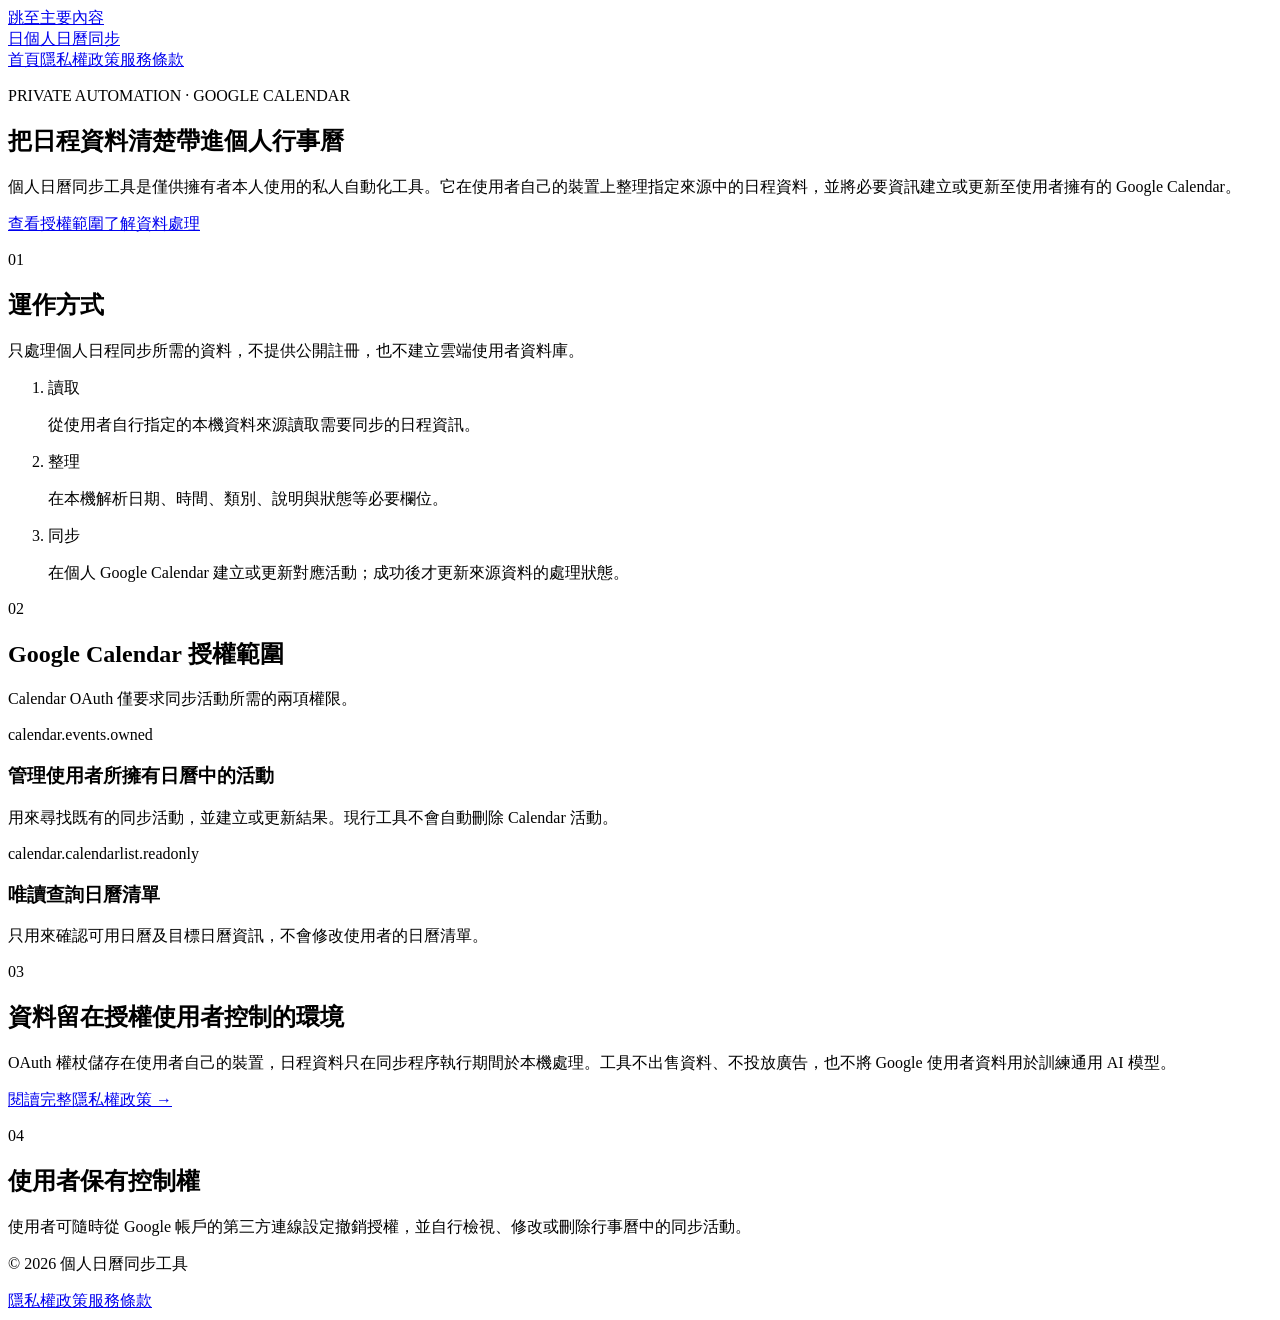
==== index.html @ 4ab6ff7e "Add files via upload" ====
<!doctype html>
<html lang="zh-Hant">
<head>
  <meta charset="utf-8">
  <meta name="viewport" content="width=device-width, initial-scale=1">
  <meta name="description" content="個人日曆同步工具的用途、Google OAuth 權限與資料處理方式說明。">
  <title>個人日曆同步工具</title>
  <link rel="icon" href="icon.svg" type="image/svg+xml">
  <link rel="stylesheet" href="styles.css">
</head>
<body>
  <a class="skip-link" href="#main">跳至主要內容</a>
  <header class="site-header">
    <a class="brand" href="index.html" aria-label="個人日曆同步工具首頁"><span class="brand-mark" aria-hidden="true">日</span><span>個人日曆同步</span></a>
    <nav aria-label="主要導覽"><a aria-current="page" href="index.html">首頁</a><a href="privacy.html">隱私權政策</a><a href="terms.html">服務條款</a></nav>
  </header>

  <main id="main">
    <section class="hero">
      <p class="eyebrow">PRIVATE AUTOMATION · GOOGLE CALENDAR</p>
      <h1>把日程資料清楚帶進個人行事曆</h1>
      <p class="lead">個人日曆同步工具是僅供擁有者本人使用的私人自動化工具。它在使用者自己的裝置上整理指定來源中的日程資料，並將必要資訊建立或更新至使用者擁有的 Google Calendar。</p>
      <div class="hero-actions"><a class="button primary" href="#permissions">查看授權範圍</a><a class="button secondary" href="privacy.html">了解資料處理</a></div>
    </section>

    <section class="section process" aria-labelledby="process-title">
      <div class="section-intro"><p class="section-number">01</p><div><h2 id="process-title">運作方式</h2><p>只處理個人日程同步所需的資料，不提供公開註冊，也不建立雲端使用者資料庫。</p></div></div>
      <ol class="steps">
        <li><span>讀取</span><p>從使用者自行指定的本機資料來源讀取需要同步的日程資訊。</p></li>
        <li><span>整理</span><p>在本機解析日期、時間、類別、說明與狀態等必要欄位。</p></li>
        <li><span>同步</span><p>在個人 Google Calendar 建立或更新對應活動；成功後才更新來源資料的處理狀態。</p></li>
      </ol>
    </section>

    <section class="section" id="permissions" aria-labelledby="permissions-title">
      <div class="section-intro"><p class="section-number">02</p><div><h2 id="permissions-title">Google Calendar 授權範圍</h2><p>Calendar OAuth 僅要求同步活動所需的兩項權限。</p></div></div>
      <div class="permission-list">
        <article><div><p class="permission-scope">calendar.events.owned</p><h3>管理使用者所擁有日曆中的活動</h3></div><p>用來尋找既有的同步活動，並建立或更新結果。現行工具不會自動刪除 Calendar 活動。</p></article>
        <article><div><p class="permission-scope">calendar.calendarlist.readonly</p><h3>唯讀查詢日曆清單</h3></div><p>只用來確認可用日曆及目標日曆資訊，不會修改使用者的日曆清單。</p></article>
      </div>
    </section>

    <section class="section data-note" aria-labelledby="data-title">
      <div><p class="section-number inverse">03</p><h2 id="data-title">資料留在授權使用者控制的環境</h2></div>
      <div class="data-copy"><p>OAuth 權杖儲存在使用者自己的裝置，日程資料只在同步程序執行期間於本機處理。工具不出售資料、不投放廣告，也不將 Google 使用者資料用於訓練通用 AI 模型。</p><a href="privacy.html">閱讀完整隱私權政策 <span aria-hidden="true">→</span></a></div>
    </section>

    <section class="section compact" aria-labelledby="control-title">
      <div class="section-intro"><p class="section-number">04</p><div><h2 id="control-title">使用者保有控制權</h2><p>使用者可隨時從 Google 帳戶的第三方連線設定撤銷授權，並自行檢視、修改或刪除行事曆中的同步活動。</p></div></div>
    </section>
  </main>

  <footer class="site-footer"><p>© <span data-current-year>2026</span> 個人日曆同步工具</p><div><a href="privacy.html">隱私權政策</a><a href="terms.html">服務條款</a><a data-repo-issues hidden rel="noreferrer">聯絡／回報問題</a></div></footer>
  <script src="site.js" defer></script>
</body>
</html>
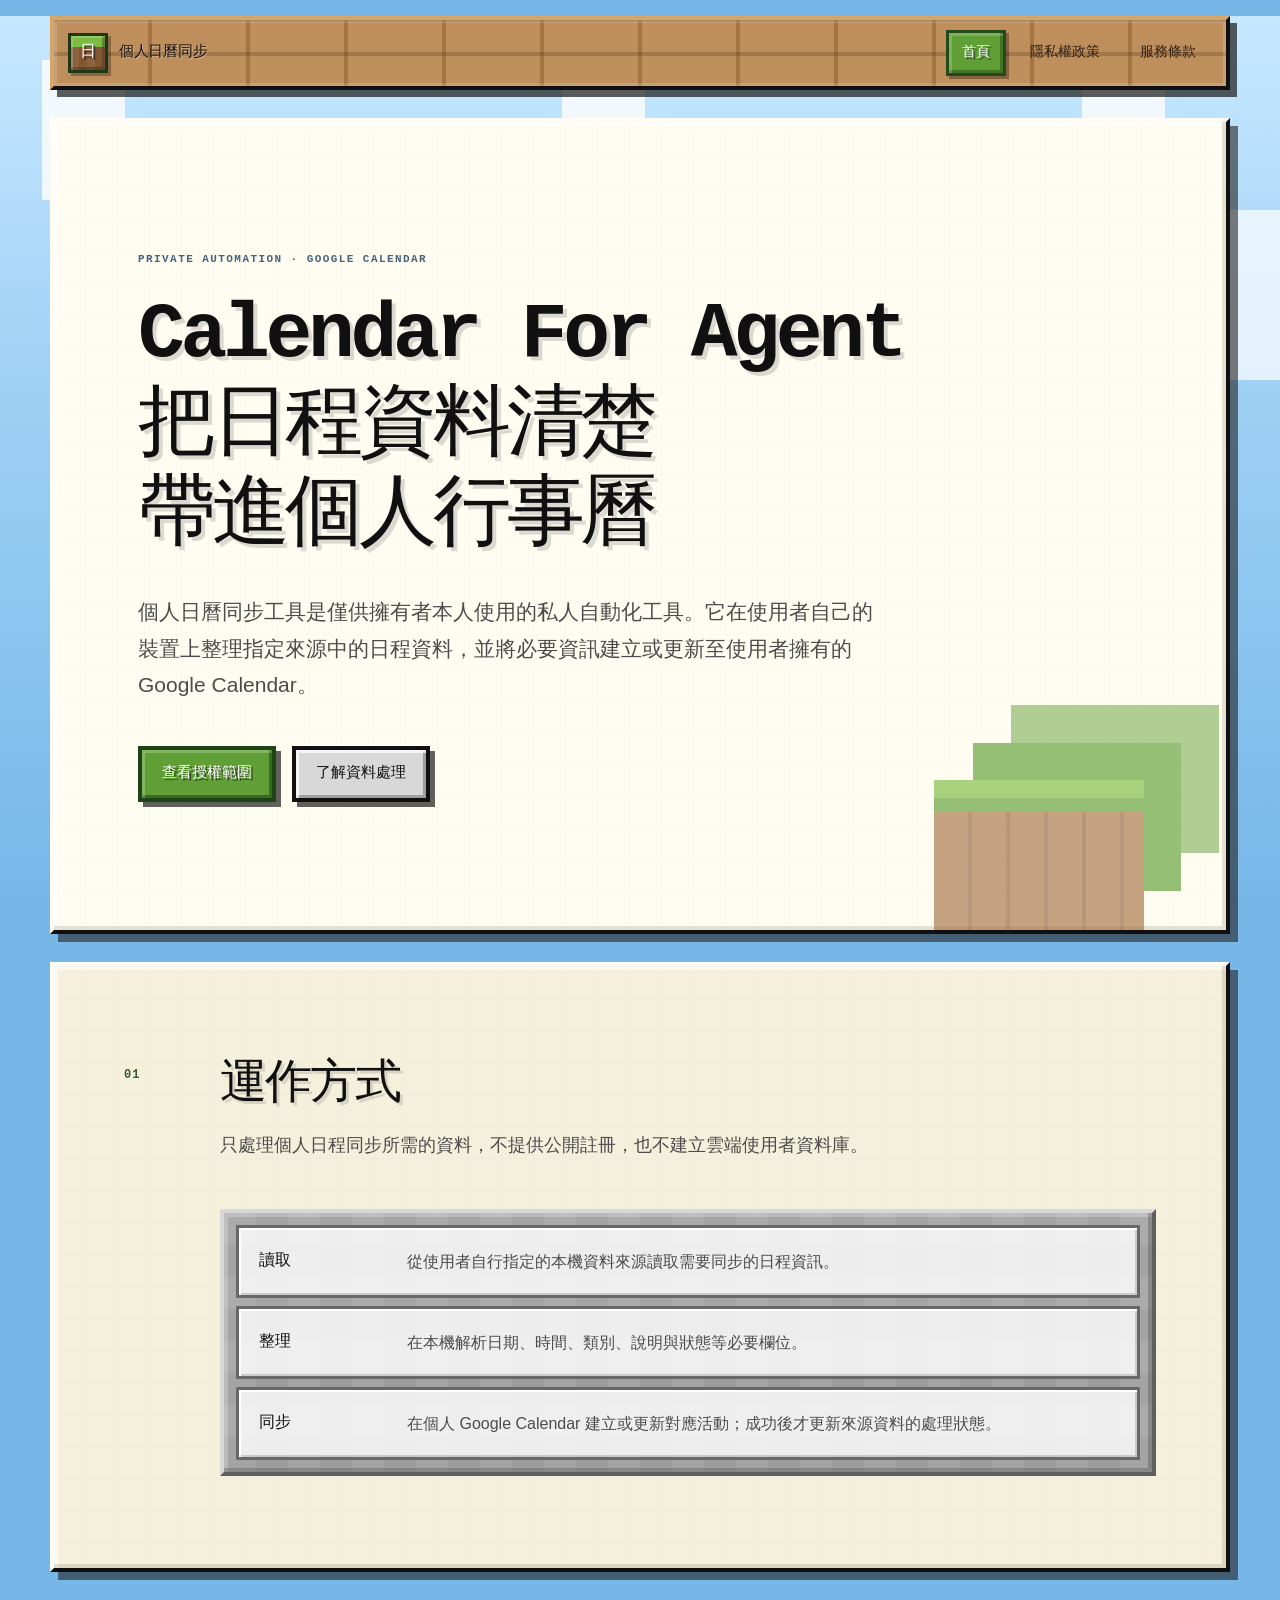
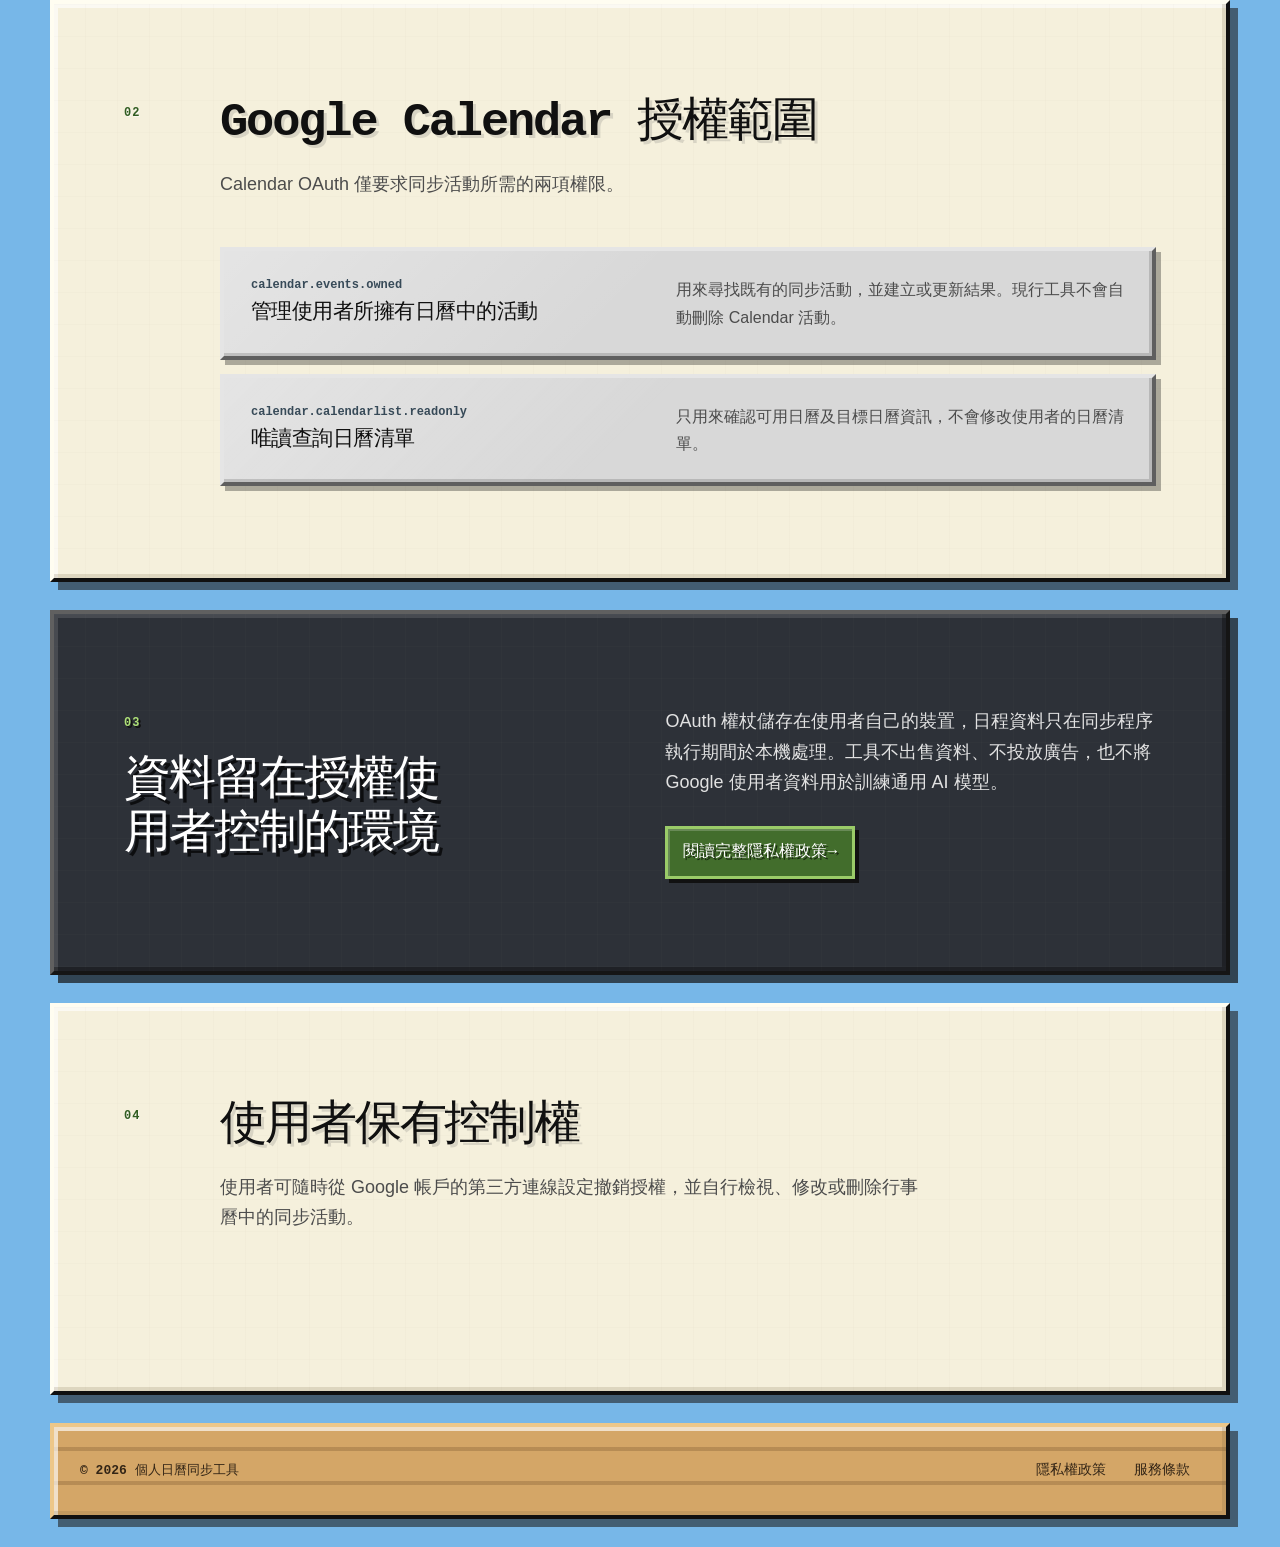
==== commit 6762d4f2: "Update index.html" ====
--- a/index.html
+++ b/index.html
@@ -6,7 +6,7 @@
   <meta name="description" content="個人日曆同步工具的用途、Google OAuth 權限與資料處理方式說明。">
   <title>個人日曆同步工具</title>
   <link rel="icon" href="icon.svg" type="image/svg+xml">
-  <link rel="stylesheet" href="styles.css">
+  <link rel="stylesheet" href="./styles.css">
 </head>
 <body>
   <a class="skip-link" href="#main">跳至主要內容</a>
@@ -18,6 +18,7 @@
   <main id="main">
     <section class="hero">
       <p class="eyebrow">PRIVATE AUTOMATION · GOOGLE CALENDAR</p>
+      <h1>Calendar For Agent</h1>
       <h1>把日程資料清楚帶進個人行事曆</h1>
       <p class="lead">個人日曆同步工具是僅供擁有者本人使用的私人自動化工具。它在使用者自己的裝置上整理指定來源中的日程資料，並將必要資訊建立或更新至使用者擁有的 Google Calendar。</p>
       <div class="hero-actions"><a class="button primary" href="#permissions">查看授權範圍</a><a class="button secondary" href="privacy.html">了解資料處理</a></div>
@@ -51,6 +52,6 @@
   </main>
 
   <footer class="site-footer"><p>© <span data-current-year>2026</span> 個人日曆同步工具</p><div><a href="privacy.html">隱私權政策</a><a href="terms.html">服務條款</a><a data-repo-issues hidden rel="noreferrer">聯絡／回報問題</a></div></footer>
-  <script src="site.js" defer></script>
+  <script src="./site.js" defer></script>
 </body>
 </html>
--- a/styles.css
+++ b/styles.css
@@ -0,0 +1,513 @@
+:root {
+  --ink: #202020;
+  --ink-deep: #101010;
+  --muted: #4c4c4c;
+  --sky: #77b7e8;
+  --sky-light: #bde4ff;
+  --grass: #5f9f35;
+  --grass-light: #7cbc43;
+  --grass-dark: #315d22;
+  --dirt: #815630;
+  --dirt-light: #a77445;
+  --wood: #b9854e;
+  --wood-light: #d4a667;
+  --wood-dark: #6f4928;
+  --stone: #a4a4a4;
+  --stone-light: #d8d8d8;
+  --stone-dark: #5f5f5f;
+  --paper: #f5f0dc;
+  --paper-light: #fffdf1;
+  --focus: #ffdf33;
+  --max: 1180px;
+  font-family: ui-monospace, "SFMono-Regular", Menlo, Monaco, Consolas, "Noto Sans Mono CJK TC", "PingFang TC", "Microsoft JhengHei", monospace;
+  color: var(--ink);
+  background: var(--sky);
+  font-synthesis: none;
+}
+
+* { box-sizing: border-box; }
+html { scroll-behavior: smooth; }
+body {
+  margin: 0;
+  min-width: 320px;
+  min-height: 100vh;
+  overflow-x: hidden;
+  color: var(--ink);
+  line-height: 1.7;
+  background-color: var(--sky);
+  background-image:
+    linear-gradient(90deg, transparent 0 8%, rgba(255,255,255,.78) 8% 16%, rgba(255,255,255,.78) 16% 24%, transparent 24% 100%),
+    linear-gradient(90deg, transparent 0 65%, rgba(255,255,255,.7) 65% 73%, rgba(255,255,255,.7) 73% 81%, transparent 81% 100%),
+    linear-gradient(180deg, rgba(255,255,255,.18), transparent 38%),
+    linear-gradient(180deg, var(--sky-light), var(--sky));
+  background-size: 520px 140px, 680px 170px, 100% 100%, 100% 100%;
+  background-position: 0 60px, 100px 210px, 0 0, 0 0;
+  background-repeat: repeat-x, repeat-x, no-repeat, no-repeat;
+  background-attachment: fixed;
+}
+body::before {
+  content: "";
+  position: fixed;
+  z-index: -1;
+  left: 0;
+  right: 0;
+  bottom: 0;
+  height: 130px;
+  pointer-events: none;
+  background:
+    linear-gradient(180deg, var(--grass-light) 0 16px, var(--grass) 16px 30px, transparent 30px),
+    repeating-linear-gradient(90deg, transparent 0 28px, rgba(66,38,20,.25) 28px 32px),
+    repeating-linear-gradient(0deg, rgba(255,255,255,.06) 0 24px, rgba(66,38,20,.16) 24px 28px),
+    var(--dirt);
+  border-top: 4px solid var(--grass-dark);
+}
+body::after {
+  content: "";
+  position: fixed;
+  z-index: -1;
+  right: 5vw;
+  top: 18vh;
+  width: 54px;
+  height: 54px;
+  pointer-events: none;
+  background: #fff4aa;
+  box-shadow: 8px 8px 0 rgba(255,198,48,.35);
+}
+
+a { color: inherit; text-underline-offset: .25em; }
+a:hover { color: var(--grass-dark); }
+a:focus-visible, .button:focus-visible {
+  outline: 4px solid var(--focus);
+  outline-offset: 4px;
+}
+.skip-link {
+  position: fixed;
+  z-index: 40;
+  top: 10px;
+  left: 10px;
+  padding: 10px 14px;
+  border: 3px solid #000;
+  background: var(--paper-light);
+  color: #000;
+  transform: translateY(-180%);
+  box-shadow: 4px 4px 0 #000;
+}
+.skip-link:focus { transform: translateY(0); }
+
+.site-header {
+  position: sticky;
+  z-index: 30;
+  top: 12px;
+  width: min(calc(100% - 32px), var(--max));
+  min-height: 72px;
+  margin: 16px auto 0;
+  padding: 10px 14px;
+  display: flex;
+  align-items: center;
+  justify-content: space-between;
+  gap: 24px;
+  border: 4px solid var(--ink-deep);
+  border-top-color: var(--wood-light);
+  border-left-color: var(--wood-light);
+  background:
+    repeating-linear-gradient(0deg, transparent 0 30px, rgba(80,45,20,.25) 30px 34px),
+    repeating-linear-gradient(90deg, rgba(255,255,255,.08) 0 94px, rgba(66,37,18,.18) 94px 98px),
+    var(--wood);
+  box-shadow: 7px 7px 0 rgba(31,31,31,.72), inset 0 0 0 3px rgba(255,255,255,.16);
+}
+.brand {
+  display: inline-flex;
+  align-items: center;
+  gap: 11px;
+  color: #17110b;
+  font-size: 15px;
+  font-weight: 800;
+  letter-spacing: -.02em;
+  text-decoration: none;
+  text-shadow: 1px 1px 0 rgba(255,255,255,.35);
+}
+.brand:hover { color: #17110b; }
+.brand-mark {
+  display: grid;
+  place-items: center;
+  width: 40px;
+  height: 40px;
+  border: 3px solid #1e3715;
+  color: white;
+  background:
+    linear-gradient(180deg, var(--grass-light) 0 11px, transparent 11px),
+    repeating-linear-gradient(90deg, rgba(255,255,255,.08) 0 8px, transparent 8px 16px),
+    var(--dirt);
+  box-shadow: inset 2px 2px 0 rgba(255,255,255,.2), inset -3px -3px 0 rgba(45,27,15,.35), 3px 3px 0 rgba(0,0,0,.28);
+  font-size: 16px;
+  font-weight: 900;
+  text-shadow: 2px 2px 0 rgba(0,0,0,.55);
+}
+.site-header nav, .site-footer div {
+  display: flex;
+  align-items: center;
+  flex-wrap: wrap;
+  gap: 8px;
+}
+.site-header nav a {
+  min-height: 40px;
+  padding: 8px 13px;
+  display: inline-flex;
+  align-items: center;
+  border: 3px solid transparent;
+  color: #2f2115;
+  font-size: 14px;
+  font-weight: 750;
+  text-decoration: none;
+  transition: transform .08s linear, background .08s linear, box-shadow .08s linear;
+}
+.site-header nav a:hover {
+  color: #17110b;
+  background: rgba(255,242,203,.45);
+  transform: translate(-1px,-1px);
+}
+.site-header nav a[aria-current="page"] {
+  border-color: #244a19;
+  color: white;
+  background: var(--grass);
+  box-shadow: inset 3px 3px 0 rgba(255,255,255,.2), inset -3px -3px 0 rgba(38,74,25,.5), 3px 3px 0 rgba(0,0,0,.3);
+  text-shadow: 2px 2px 0 rgba(0,0,0,.45);
+}
+
+main {
+  width: min(calc(100% - 32px), var(--max));
+  margin: 28px auto 0;
+}
+.hero,
+.section,
+.legal-aside,
+.legal-content,
+.site-footer {
+  border: 4px solid var(--ink-deep);
+  border-top-color: #fffdf1;
+  border-left-color: #fffdf1;
+  background-color: var(--paper);
+  box-shadow: 8px 8px 0 rgba(30,30,30,.58), inset -4px -4px 0 rgba(111,93,62,.18), inset 4px 4px 0 rgba(255,255,255,.65);
+}
+.hero,
+.section,
+.legal-aside,
+.legal-content { position: relative; overflow: hidden; }
+.hero::before,
+.section::before,
+.legal-aside::before,
+.legal-content::before {
+  content: "";
+  position: absolute;
+  inset: 0;
+  z-index: 0;
+  pointer-events: none;
+  opacity: .22;
+  background:
+    linear-gradient(90deg, transparent 31px, rgba(76,57,30,.15) 32px, transparent 33px),
+    linear-gradient(0deg, transparent 31px, rgba(76,57,30,.12) 32px, transparent 33px);
+  background-size: 32px 32px;
+}
+.hero > *, .section > *, .legal-aside > *, .legal-content > * { position: relative; z-index: 1; }
+
+.hero {
+  min-height: min(700px, calc(100vh - 140px));
+  padding: clamp(76px, 10vw, 128px) clamp(28px, 7vw, 84px);
+  display: flex;
+  flex-direction: column;
+  justify-content: center;
+  background-color: var(--paper-light);
+}
+.hero::after {
+  content: "";
+  position: absolute;
+  z-index: 0;
+  right: 7%;
+  bottom: 0;
+  width: 210px;
+  height: 150px;
+  opacity: .65;
+  background:
+    linear-gradient(180deg, var(--grass-light) 0 18px, var(--grass) 18px 32px, transparent 32px),
+    repeating-linear-gradient(90deg, transparent 0 34px, rgba(65,37,20,.22) 34px 38px),
+    var(--dirt-light);
+  box-shadow: 38px -38px 0 -1px var(--grass), 76px -76px 0 -1px rgba(94,159,53,.75);
+}
+.eyebrow {
+  margin: 0 0 22px;
+  color: #48617a;
+  font-size: 11px;
+  font-weight: 900;
+  letter-spacing: .13em;
+  text-transform: uppercase;
+}
+h1, h2, h3 {
+  color: var(--ink-deep);
+  line-height: 1.16;
+  text-wrap: balance;
+}
+h1 {
+  max-width: 900px;
+  margin: 0;
+  font-size: clamp(44px, 6.8vw, 78px);
+  font-weight: 900;
+  letter-spacing: -.055em;
+  text-shadow: 4px 4px 0 rgba(91,91,91,.22);
+}
+.lead {
+  max-width: 790px;
+  margin: 32px 0 0;
+  color: var(--muted);
+  font-size: clamp(18px, 2vw, 21px);
+  line-height: 1.75;
+  font-family: -apple-system, BlinkMacSystemFont, "Segoe UI", "Noto Sans TC", "PingFang TC", "Microsoft JhengHei", sans-serif;
+  font-weight: 540;
+  text-wrap: pretty;
+}
+.hero-actions { display: flex; flex-wrap: wrap; gap: 16px; margin-top: 42px; }
+.button {
+  min-height: 50px;
+  padding: 11px 20px;
+  display: inline-flex;
+  align-items: center;
+  justify-content: center;
+  border: 4px solid var(--ink-deep);
+  color: var(--ink-deep);
+  background: var(--stone-light);
+  box-shadow: inset 3px 3px 0 rgba(255,255,255,.75), inset -3px -3px 0 rgba(74,74,74,.4), 5px 5px 0 rgba(0,0,0,.62);
+  font-size: 15px;
+  font-weight: 900;
+  text-decoration: none;
+  transition: transform .08s linear, box-shadow .08s linear;
+}
+.button:hover {
+  color: inherit;
+  transform: translate(2px,2px);
+  box-shadow: inset 3px 3px 0 rgba(255,255,255,.75), inset -3px -3px 0 rgba(74,74,74,.4), 3px 3px 0 rgba(0,0,0,.62);
+}
+.button:active { transform: translate(5px,5px); box-shadow: inset 2px 2px 0 rgba(0,0,0,.3); }
+.button.primary {
+  border-color: #1e4314;
+  color: white;
+  background: var(--grass);
+  box-shadow: inset 3px 3px 0 rgba(255,255,255,.22), inset -3px -3px 0 rgba(31,77,21,.62), 5px 5px 0 rgba(0,0,0,.62);
+  text-shadow: 2px 2px 0 rgba(0,0,0,.52);
+}
+.button.secondary { background: var(--stone-light); }
+
+.section {
+  margin-top: 28px;
+  padding: clamp(60px, 8vw, 92px) clamp(26px, 6vw, 70px);
+}
+.section.compact { margin-bottom: 28px; padding-bottom: clamp(72px, 9vw, 110px); }
+.section-intro {
+  display: grid;
+  grid-template-columns: 74px minmax(0, 700px);
+  gap: 22px;
+  align-items: start;
+  margin-bottom: 48px;
+}
+.section-number {
+  margin: 7px 0 0;
+  color: var(--grass-dark);
+  font-size: 12px;
+  font-weight: 900;
+  letter-spacing: .08em;
+  text-shadow: 1px 1px 0 rgba(255,255,255,.6);
+}
+.section h2 {
+  margin: 0;
+  font-size: clamp(30px, 4vw, 47px);
+  font-weight: 900;
+  letter-spacing: -.045em;
+  text-shadow: 3px 3px 0 rgba(91,91,91,.18);
+}
+.section-intro p:last-child {
+  margin: 18px 0 0;
+  color: var(--muted);
+  font-size: 18px;
+  font-family: -apple-system, BlinkMacSystemFont, "Segoe UI", "Noto Sans TC", "PingFang TC", "Microsoft JhengHei", sans-serif;
+}
+.steps {
+  margin: 0 0 0 96px;
+  padding: 12px;
+  list-style: none;
+  border: 4px solid var(--stone-dark);
+  border-top-color: var(--stone-light);
+  border-left-color: var(--stone-light);
+  background:
+    linear-gradient(90deg, rgba(255,255,255,.08) 50%, transparent 50%),
+    linear-gradient(0deg, rgba(0,0,0,.05) 50%, transparent 50%),
+    var(--stone);
+  background-size: 64px 64px;
+  box-shadow: inset -4px -4px 0 rgba(45,45,45,.28), inset 4px 4px 0 rgba(255,255,255,.24);
+}
+.steps li {
+  display: grid;
+  grid-template-columns: 122px minmax(0,1fr);
+  gap: 26px;
+  padding: 20px;
+  border: 3px solid #686868;
+  background: rgba(247,247,247,.9);
+  box-shadow: inset 2px 2px 0 white, inset -2px -2px 0 rgba(77,77,77,.22);
+}
+.steps li + li { margin-top: 8px; }
+.steps li:hover { background: #fff; }
+.steps span { color: var(--ink-deep); font-weight: 900; }
+.steps p {
+  margin: 0;
+  color: var(--muted);
+  font-family: -apple-system, BlinkMacSystemFont, "Segoe UI", "Noto Sans TC", "PingFang TC", "Microsoft JhengHei", sans-serif;
+}
+.permission-list { margin-left: 96px; display: grid; gap: 14px; }
+.permission-list article {
+  padding: 25px 27px;
+  display: grid;
+  grid-template-columns: minmax(250px,.85fr) minmax(280px,1fr);
+  gap: 44px;
+  border: 4px solid var(--stone-dark);
+  border-top-color: #e5e5e5;
+  border-left-color: #e5e5e5;
+  background:
+    linear-gradient(135deg, rgba(255,255,255,.32), transparent 44%),
+    var(--stone-light);
+  box-shadow: inset -3px -3px 0 rgba(55,55,55,.2), 5px 5px 0 rgba(0,0,0,.3);
+  transition: transform .08s linear, box-shadow .08s linear;
+}
+.permission-list article:hover { transform: translate(-2px,-2px); box-shadow: inset -3px -3px 0 rgba(55,55,55,.2), 7px 7px 0 rgba(0,0,0,.32); }
+.permission-list h3 { margin: 7px 0 0; font-size: 21px; font-weight: 900; letter-spacing: -.025em; }
+.permission-list article > p {
+  margin: 0;
+  color: var(--muted);
+  font-family: -apple-system, BlinkMacSystemFont, "Segoe UI", "Noto Sans TC", "PingFang TC", "Microsoft JhengHei", sans-serif;
+}
+.permission-scope { margin: 0; color: #374a58; font-size: 12px; font-weight: 800; line-height: 1.5; overflow-wrap: anywhere; }
+
+.data-note {
+  color: white;
+  border-color: #151515;
+  border-top-color: #606060;
+  border-left-color: #606060;
+  background:
+    linear-gradient(90deg, transparent 31px, rgba(255,255,255,.035) 32px, transparent 33px),
+    linear-gradient(0deg, transparent 31px, rgba(255,255,255,.035) 32px, transparent 33px),
+    #2d3138;
+  background-size: 32px 32px;
+  display: grid;
+  grid-template-columns: minmax(280px,.9fr) minmax(320px,1fr);
+  gap: clamp(42px,8vw,100px);
+  box-shadow: 8px 8px 0 rgba(20,20,20,.7), inset -4px -4px 0 rgba(0,0,0,.32), inset 4px 4px 0 rgba(255,255,255,.12);
+}
+.data-note h2 { margin-top: 20px; color: white; text-shadow: 4px 4px 0 rgba(0,0,0,.72); }
+.section-number.inverse { color: #aee178; text-shadow: 2px 2px 0 #111; }
+.data-copy p {
+  margin: 0;
+  color: #e2e2e2;
+  font-size: 18px;
+  font-family: -apple-system, BlinkMacSystemFont, "Segoe UI", "Noto Sans TC", "PingFang TC", "Microsoft JhengHei", sans-serif;
+}
+.data-copy a {
+  display: inline-flex;
+  margin-top: 28px;
+  padding: 10px 15px;
+  border: 3px solid #9acb68;
+  color: white;
+  background: #426d2c;
+  box-shadow: inset 2px 2px 0 rgba(255,255,255,.2), 4px 4px 0 #111;
+  font-weight: 900;
+  text-decoration: none;
+  text-shadow: 2px 2px 0 rgba(0,0,0,.6);
+}
+.data-copy a:hover { color: white; background: #518637; transform: translate(1px,1px); box-shadow: inset 2px 2px 0 rgba(255,255,255,.2), 3px 3px 0 #111; }
+
+.site-footer {
+  width: min(calc(100% - 32px),var(--max));
+  min-height: 96px;
+  margin: 28px auto;
+  padding: 20px 26px;
+  display: flex;
+  align-items: center;
+  justify-content: space-between;
+  gap: 30px;
+  color: #332516;
+  background:
+    repeating-linear-gradient(0deg, transparent 0 30px, rgba(80,45,20,.22) 30px 34px),
+    var(--wood-light);
+  border-top-color: #edc789;
+  border-left-color: #edc789;
+}
+.site-footer p { font-size: 13px; font-weight: 700; }
+.site-footer a { padding: 8px 10px; color: #332516; font-size: 14px; font-weight: 750; text-decoration: none; }
+.site-footer a:hover { color: #102609; background: rgba(255,244,201,.42); }
+
+.legal-layout {
+  display: grid;
+  grid-template-columns: 300px minmax(0,760px);
+  justify-content: space-between;
+  gap: 28px;
+  padding: 0 0 28px;
+}
+.legal-aside {
+  position: sticky;
+  top: 112px;
+  align-self: start;
+  padding: 32px;
+  background-color: var(--wood-light);
+  background-image: repeating-linear-gradient(0deg, transparent 0 44px, rgba(89,54,25,.16) 44px 48px);
+}
+.legal-aside h1 { font-size: clamp(40px,5vw,58px); font-weight: 900; text-shadow: 3px 3px 0 rgba(255,255,255,.3); }
+.legal-aside > p:not(.eyebrow) { margin: 20px 0 30px; color: #4d3420; font-size: 14px; font-weight: 700; }
+.legal-aside nav { display: flex; flex-direction: column; align-items: stretch; gap: 6px; }
+.legal-aside nav a { padding: 9px 11px; border: 2px solid transparent; color: #3f2b19; font-size: 14px; font-weight: 750; text-decoration: none; }
+.legal-aside nav a:hover { border-color: #5f3f22; color: #15240c; background: rgba(255,244,201,.48); }
+.legal-content { padding: clamp(36px,5vw,60px); }
+.legal-content section { padding: 0 0 46px; margin: 0 0 46px; border-bottom: 4px dashed rgba(90,73,42,.32); scroll-margin-top: 128px; }
+.legal-content section:last-child { margin-bottom: 0; padding-bottom: 0; border-bottom: 0; }
+.legal-content h2 { margin: 0 0 24px; font-size: 27px; font-weight: 900; letter-spacing: -.035em; text-shadow: 2px 2px 0 rgba(90,90,90,.16); }
+.legal-content h3 { margin: 30px 0 12px; font-size: 18px; font-weight: 900; }
+.legal-content p, .legal-content li { color: #45423b; font-size: 16px; font-family: -apple-system, BlinkMacSystemFont, "Segoe UI", "Noto Sans TC", "PingFang TC", "Microsoft JhengHei", sans-serif; }
+.legal-content p { margin: 0 0 18px; }
+.legal-content ul { margin: 0 0 20px; padding-left: 1.3em; }
+.legal-content li { margin: 9px 0; padding-left: .35em; }
+.legal-content li::marker { color: var(--grass-dark); }
+.legal-content strong { color: var(--ink-deep); }
+.inline-action { display: inline-flex; padding: 9px 13px; border: 3px solid #29491d; color: white; background: var(--grass); box-shadow: 4px 4px 0 rgba(0,0,0,.5); font-weight: 900; text-decoration: none; text-shadow: 2px 2px 0 rgba(0,0,0,.5); }
+[data-local-contact] { color: var(--muted); font-size: 14px; }
+
+@media (max-width: 820px) {
+  .site-header { position: relative; top: 0; align-items: flex-start; flex-direction: column; padding: 14px; }
+  .site-header nav { width: 100%; flex-wrap: nowrap; overflow-x: auto; padding-bottom: 2px; }
+  .hero { min-height: auto; padding-top: 70px; padding-bottom: 84px; }
+  .hero::after { opacity: .35; right: -60px; }
+  .section-intro { grid-template-columns: 1fr; gap: 10px; }
+  .steps, .permission-list { margin-left: 0; }
+  .permission-list article { grid-template-columns: 1fr; gap: 18px; }
+  .data-note { grid-template-columns: 1fr; }
+  .legal-layout { grid-template-columns: 1fr; }
+  .legal-aside { position: relative; top: 0; }
+  .legal-aside nav { display: none; }
+  .site-footer { align-items: flex-start; flex-direction: column; padding: 26px; }
+}
+
+@media (max-width: 540px) {
+  .site-header, main, .site-footer { width: min(calc(100% - 20px),var(--max)); }
+  .site-header { margin-top: 10px; }
+  main { margin-top: 18px; }
+  .brand-mark { width: 38px; height: 38px; }
+  .hero { padding: 58px 20px 76px; }
+  h1 { font-size: 40px; text-shadow: 3px 3px 0 rgba(91,91,91,.22); }
+  .lead { font-size: 17px; }
+  .hero-actions .button { width: 100%; }
+  .section { margin-top: 18px; padding: 48px 18px; }
+  .steps { padding: 8px; }
+  .steps li { grid-template-columns: 1fr; gap: 8px; padding: 17px 14px; }
+  .permission-list article { padding: 21px 17px; }
+  .legal-aside, .legal-content { padding: 28px 20px; }
+  .site-footer { margin-top: 18px; }
+  .site-footer div { align-items: flex-start; flex-direction: column; gap: 4px; }
+}
+
+@media (prefers-reduced-motion: reduce) {
+  html { scroll-behavior: auto; }
+  *, *::before, *::after { transition-duration: .01ms !important; }
+}
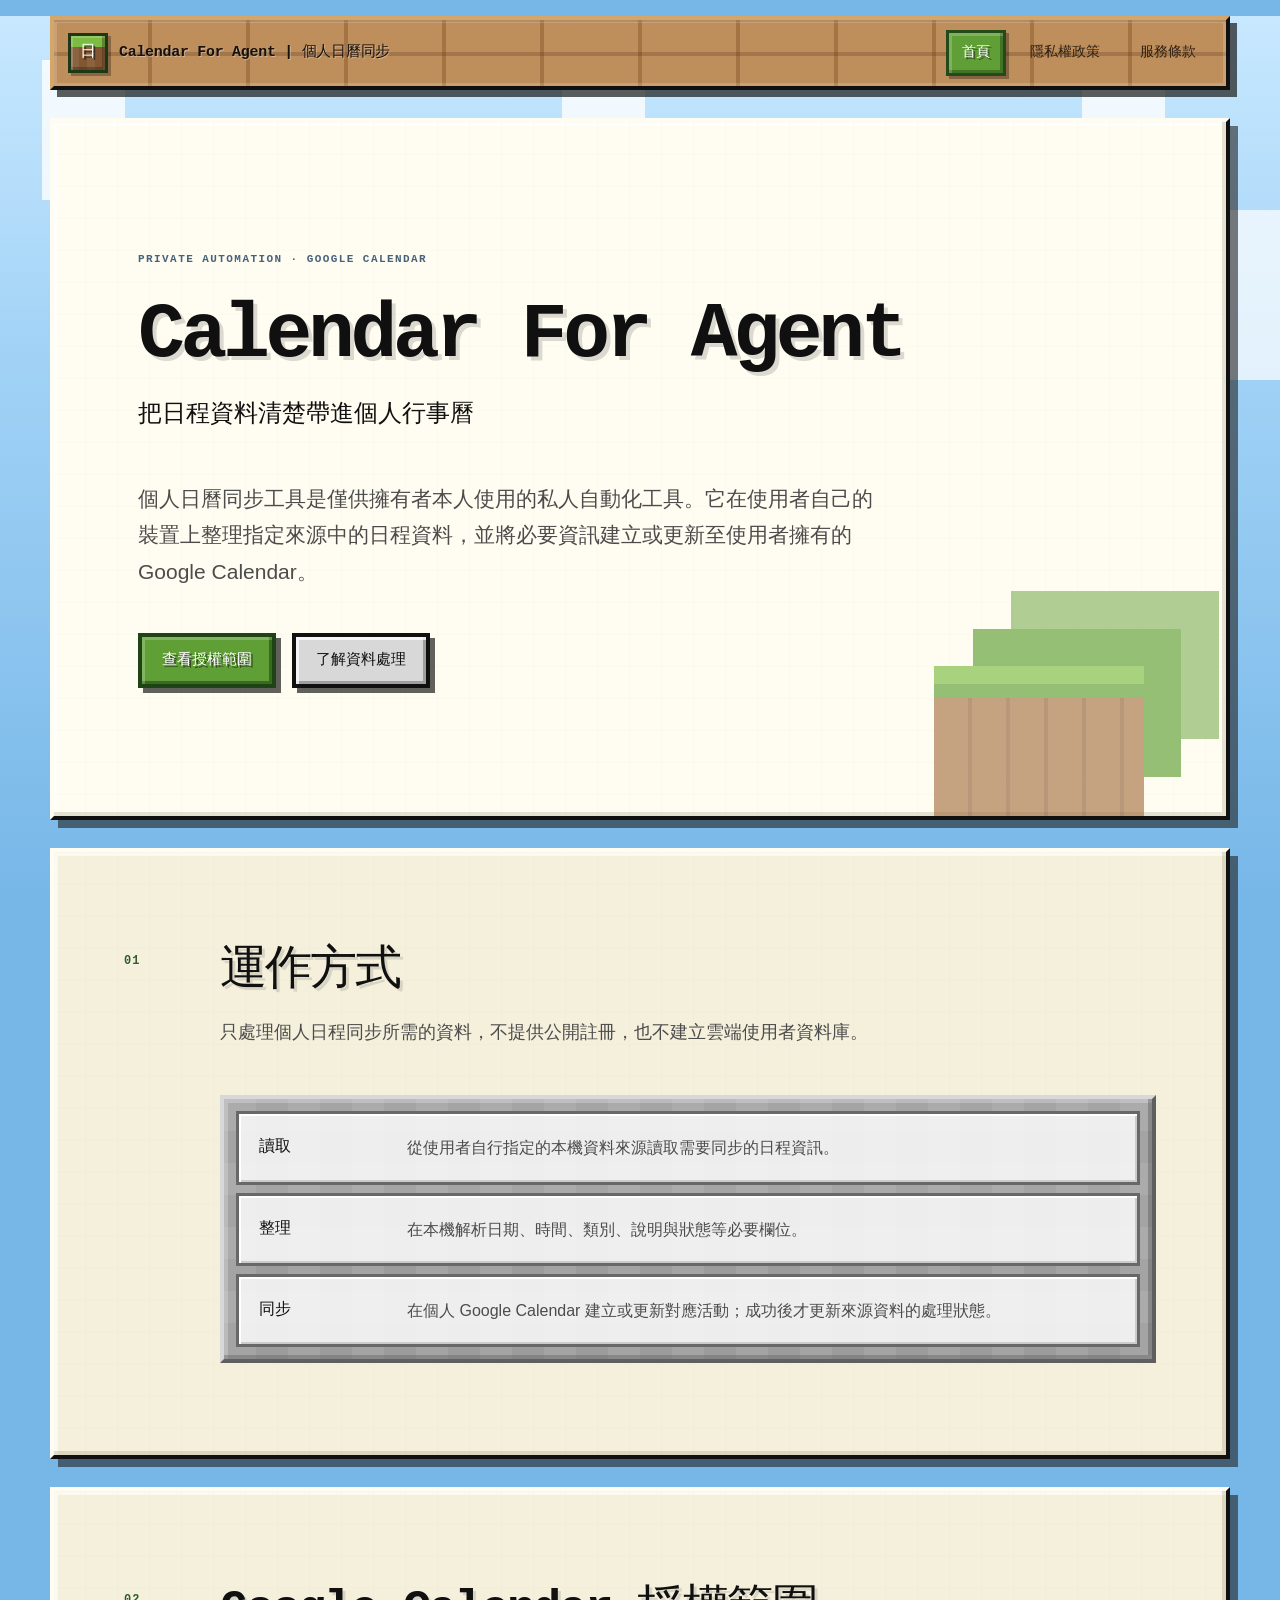
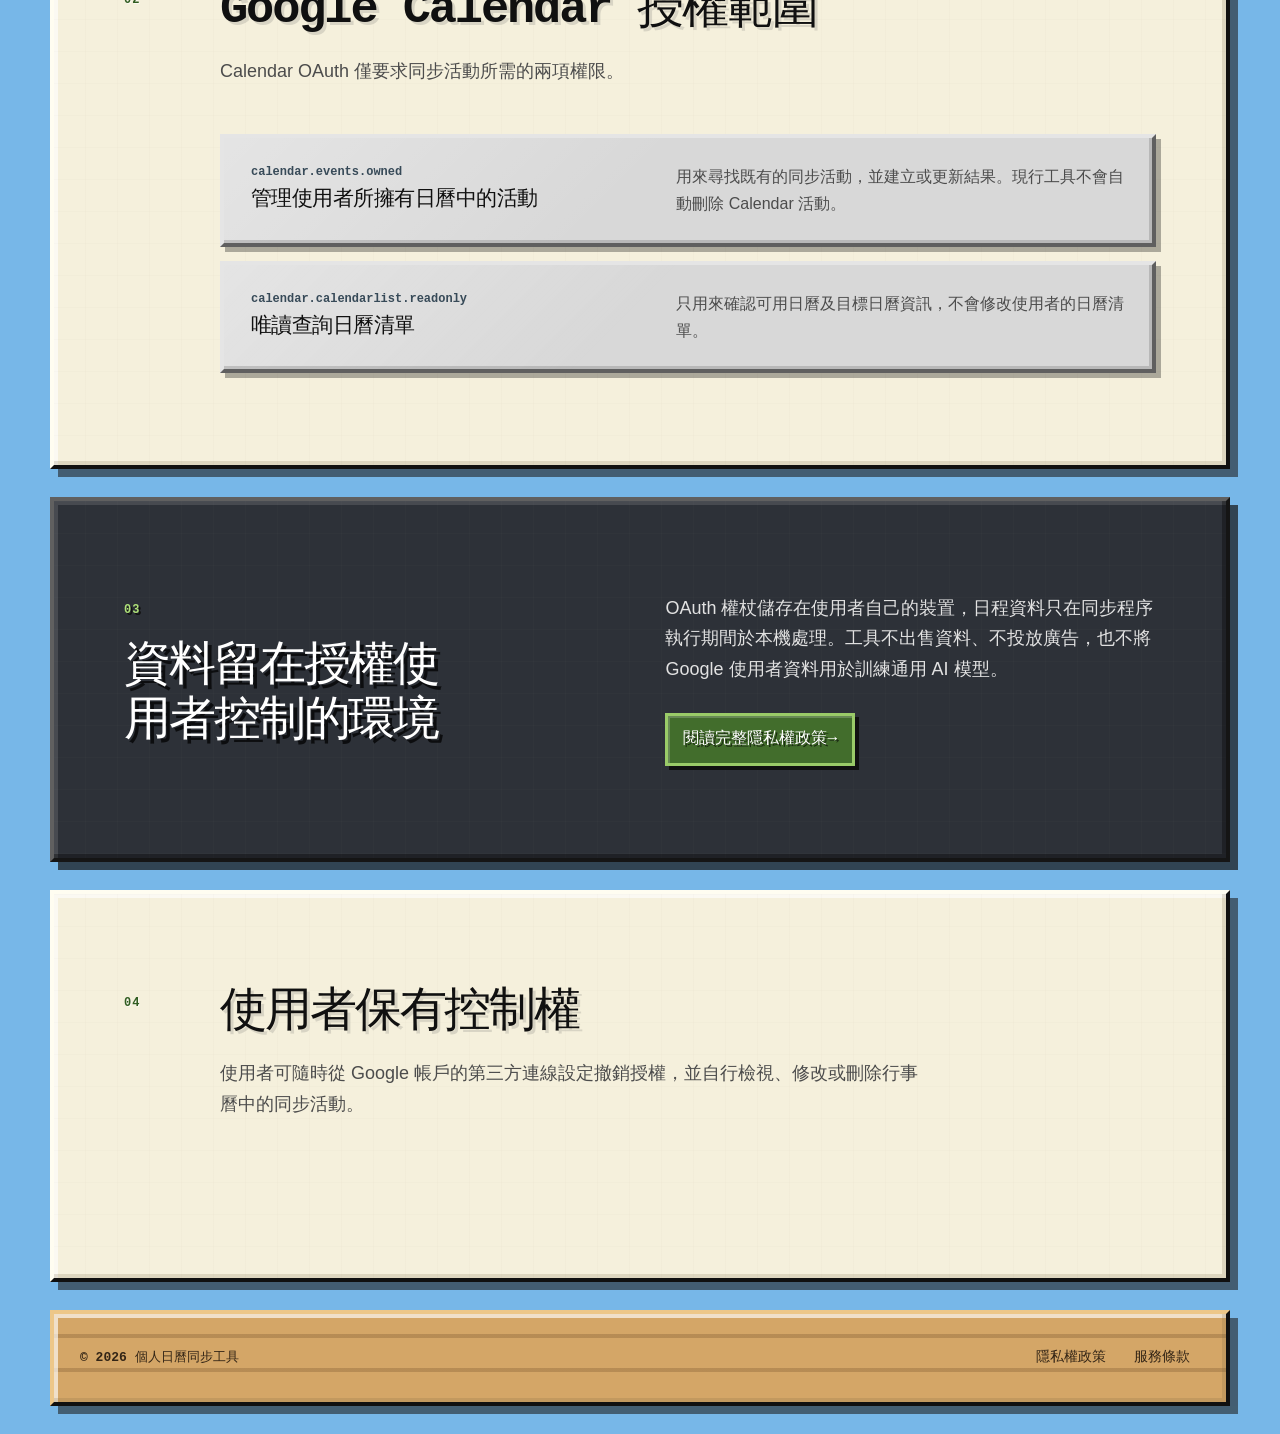
==== commit f80a4793: "Update title and description in index.html" ====
--- a/index.html
+++ b/index.html
@@ -3,15 +3,15 @@
 <head>
   <meta charset="utf-8">
   <meta name="viewport" content="width=device-width, initial-scale=1">
-  <meta name="description" content="個人日曆同步工具的用途、Google OAuth 權限與資料處理方式說明。">
-  <title>個人日曆同步工具</title>
+  <meta name="description" content="Calendar For Agent | 個人日曆同步工具的用途、Google OAuth 權限與資料處理方式說明。">
+  <title>Calendar For Agent | 個人日曆同步工具</title>
   <link rel="icon" href="icon.svg" type="image/svg+xml">
   <link rel="stylesheet" href="./styles.css">
 </head>
 <body>
   <a class="skip-link" href="#main">跳至主要內容</a>
   <header class="site-header">
-    <a class="brand" href="index.html" aria-label="個人日曆同步工具首頁"><span class="brand-mark" aria-hidden="true">日</span><span>個人日曆同步</span></a>
+    <a class="brand" href="index.html" aria-label="首頁"><span class="brand-mark" aria-hidden="true">日</span><span>Calendar For Agent | 個人日曆同步</span></a>
     <nav aria-label="主要導覽"><a aria-current="page" href="index.html">首頁</a><a href="privacy.html">隱私權政策</a><a href="terms.html">服務條款</a></nav>
   </header>
 
@@ -19,7 +19,7 @@
     <section class="hero">
       <p class="eyebrow">PRIVATE AUTOMATION · GOOGLE CALENDAR</p>
       <h1>Calendar For Agent</h1>
-      <h1>把日程資料清楚帶進個人行事曆</h1>
+      <h2>把日程資料清楚帶進個人行事曆</h2>
       <p class="lead">個人日曆同步工具是僅供擁有者本人使用的私人自動化工具。它在使用者自己的裝置上整理指定來源中的日程資料，並將必要資訊建立或更新至使用者擁有的 Google Calendar。</p>
       <div class="hero-actions"><a class="button primary" href="#permissions">查看授權範圍</a><a class="button secondary" href="privacy.html">了解資料處理</a></div>
     </section>
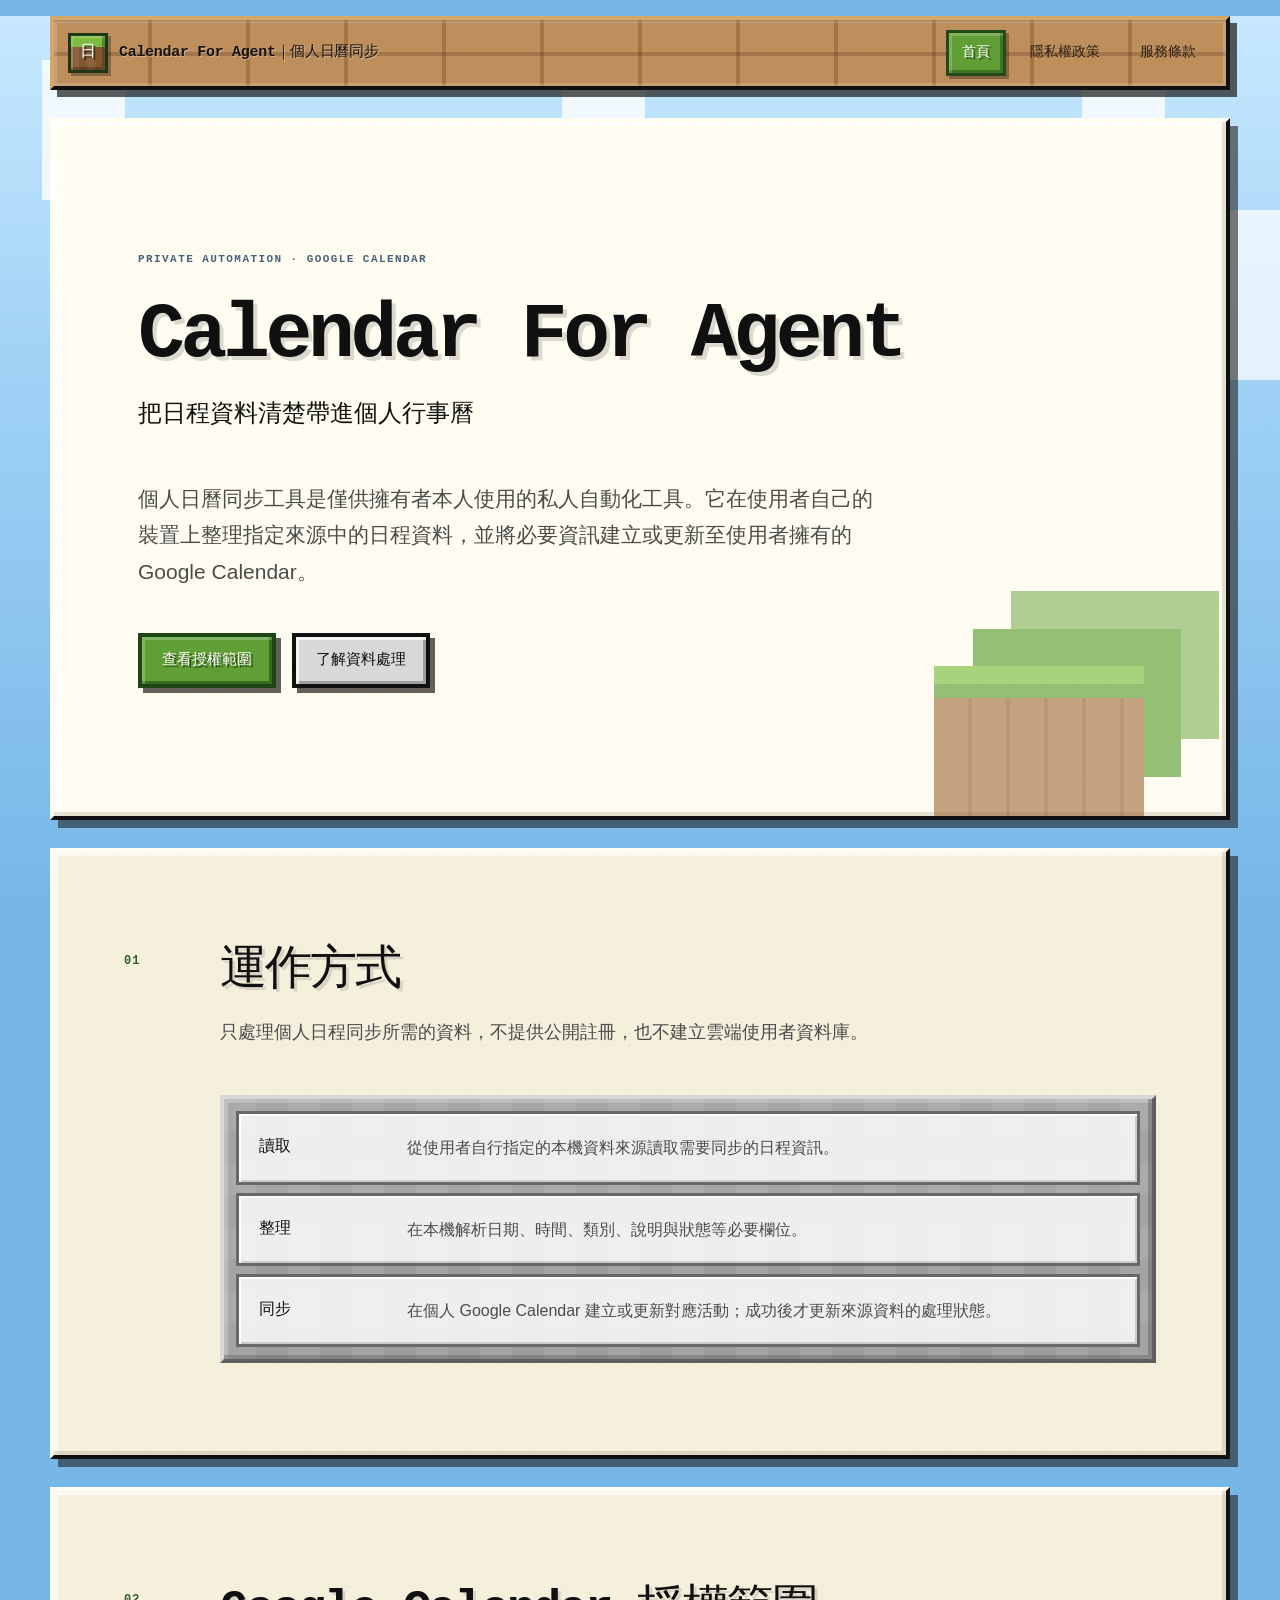
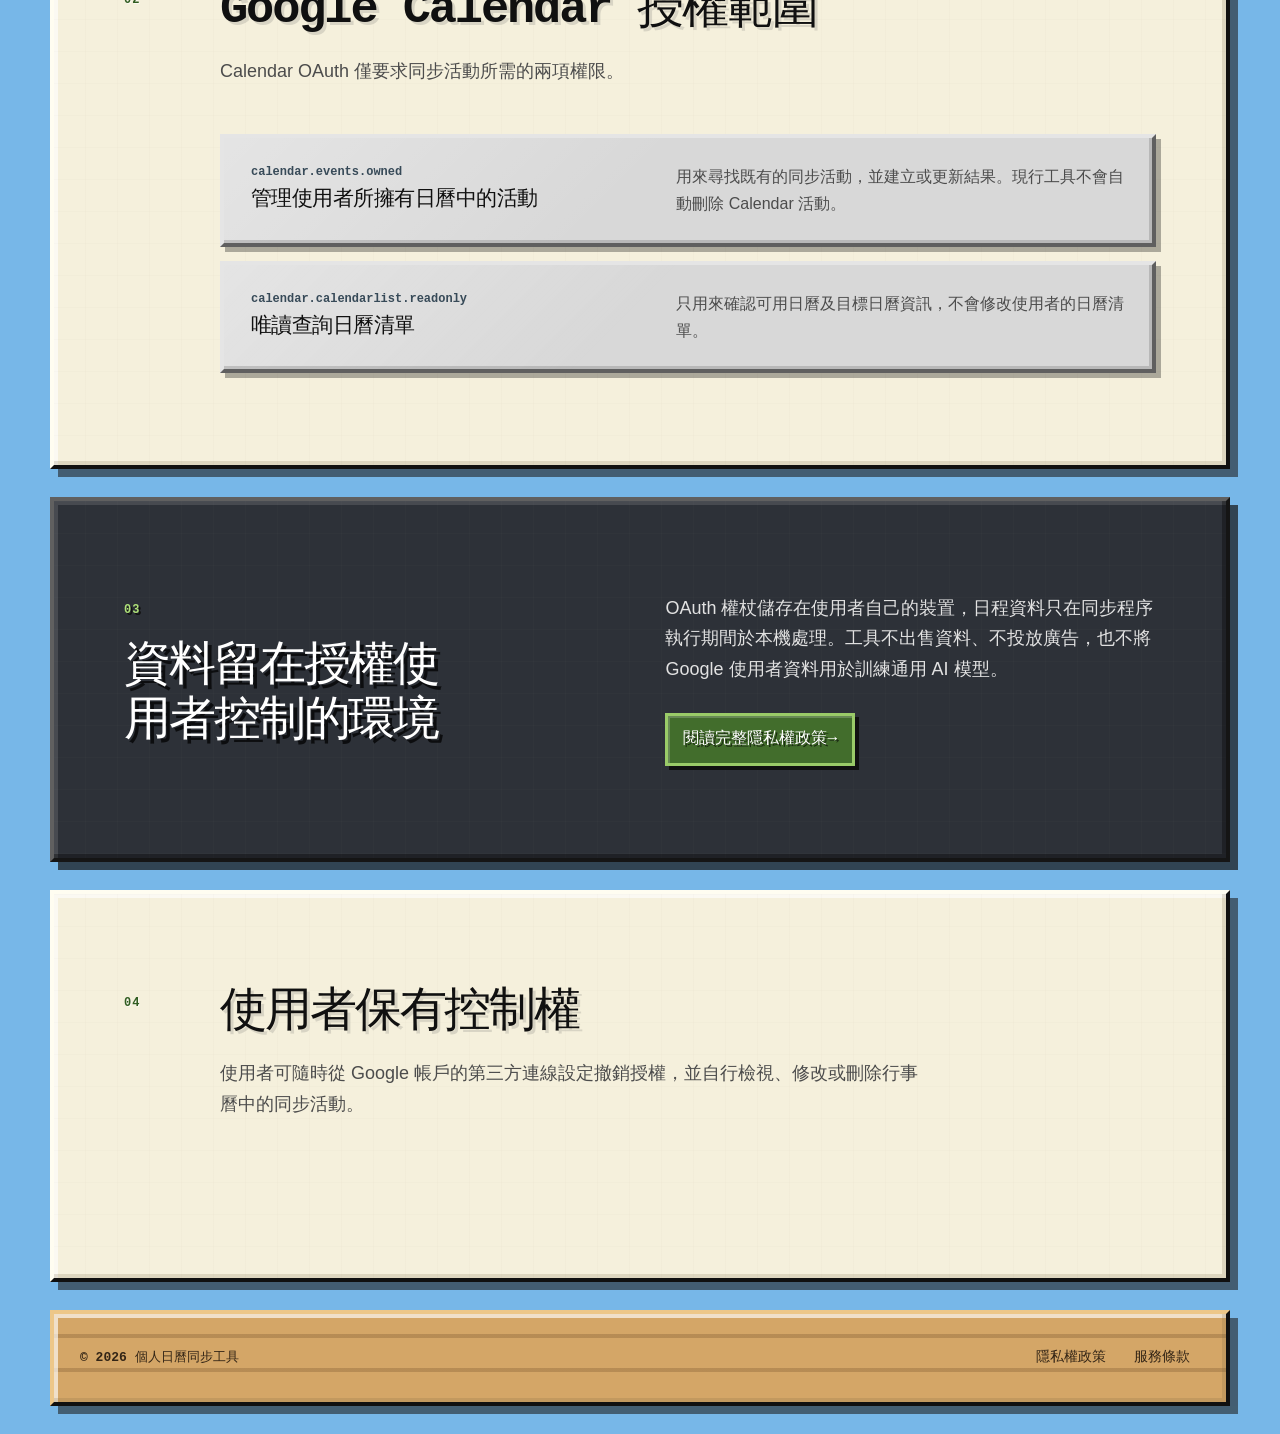
==== commit 608991de: "Update index.html" ====
--- a/index.html
+++ b/index.html
@@ -3,15 +3,15 @@
 <head>
   <meta charset="utf-8">
   <meta name="viewport" content="width=device-width, initial-scale=1">
-  <meta name="description" content="Calendar For Agent | 個人日曆同步工具的用途、Google OAuth 權限與資料處理方式說明。">
-  <title>Calendar For Agent | 個人日曆同步工具</title>
+  <meta name="description" content="Calendar For Agent｜個人日曆同步工具的用途、Google OAuth 權限與資料處理方式說明。">
+  <title>Calendar For Agent｜個人日曆同步工具</title>
   <link rel="icon" href="icon.svg" type="image/svg+xml">
   <link rel="stylesheet" href="./styles.css">
 </head>
 <body>
   <a class="skip-link" href="#main">跳至主要內容</a>
   <header class="site-header">
-    <a class="brand" href="index.html" aria-label="首頁"><span class="brand-mark" aria-hidden="true">日</span><span>Calendar For Agent | 個人日曆同步</span></a>
+    <a class="brand" href="index.html" aria-label="首頁"><span class="brand-mark" aria-hidden="true">日</span><span>Calendar For Agent｜個人日曆同步</span></a>
     <nav aria-label="主要導覽"><a aria-current="page" href="index.html">首頁</a><a href="privacy.html">隱私權政策</a><a href="terms.html">服務條款</a></nav>
   </header>
 
